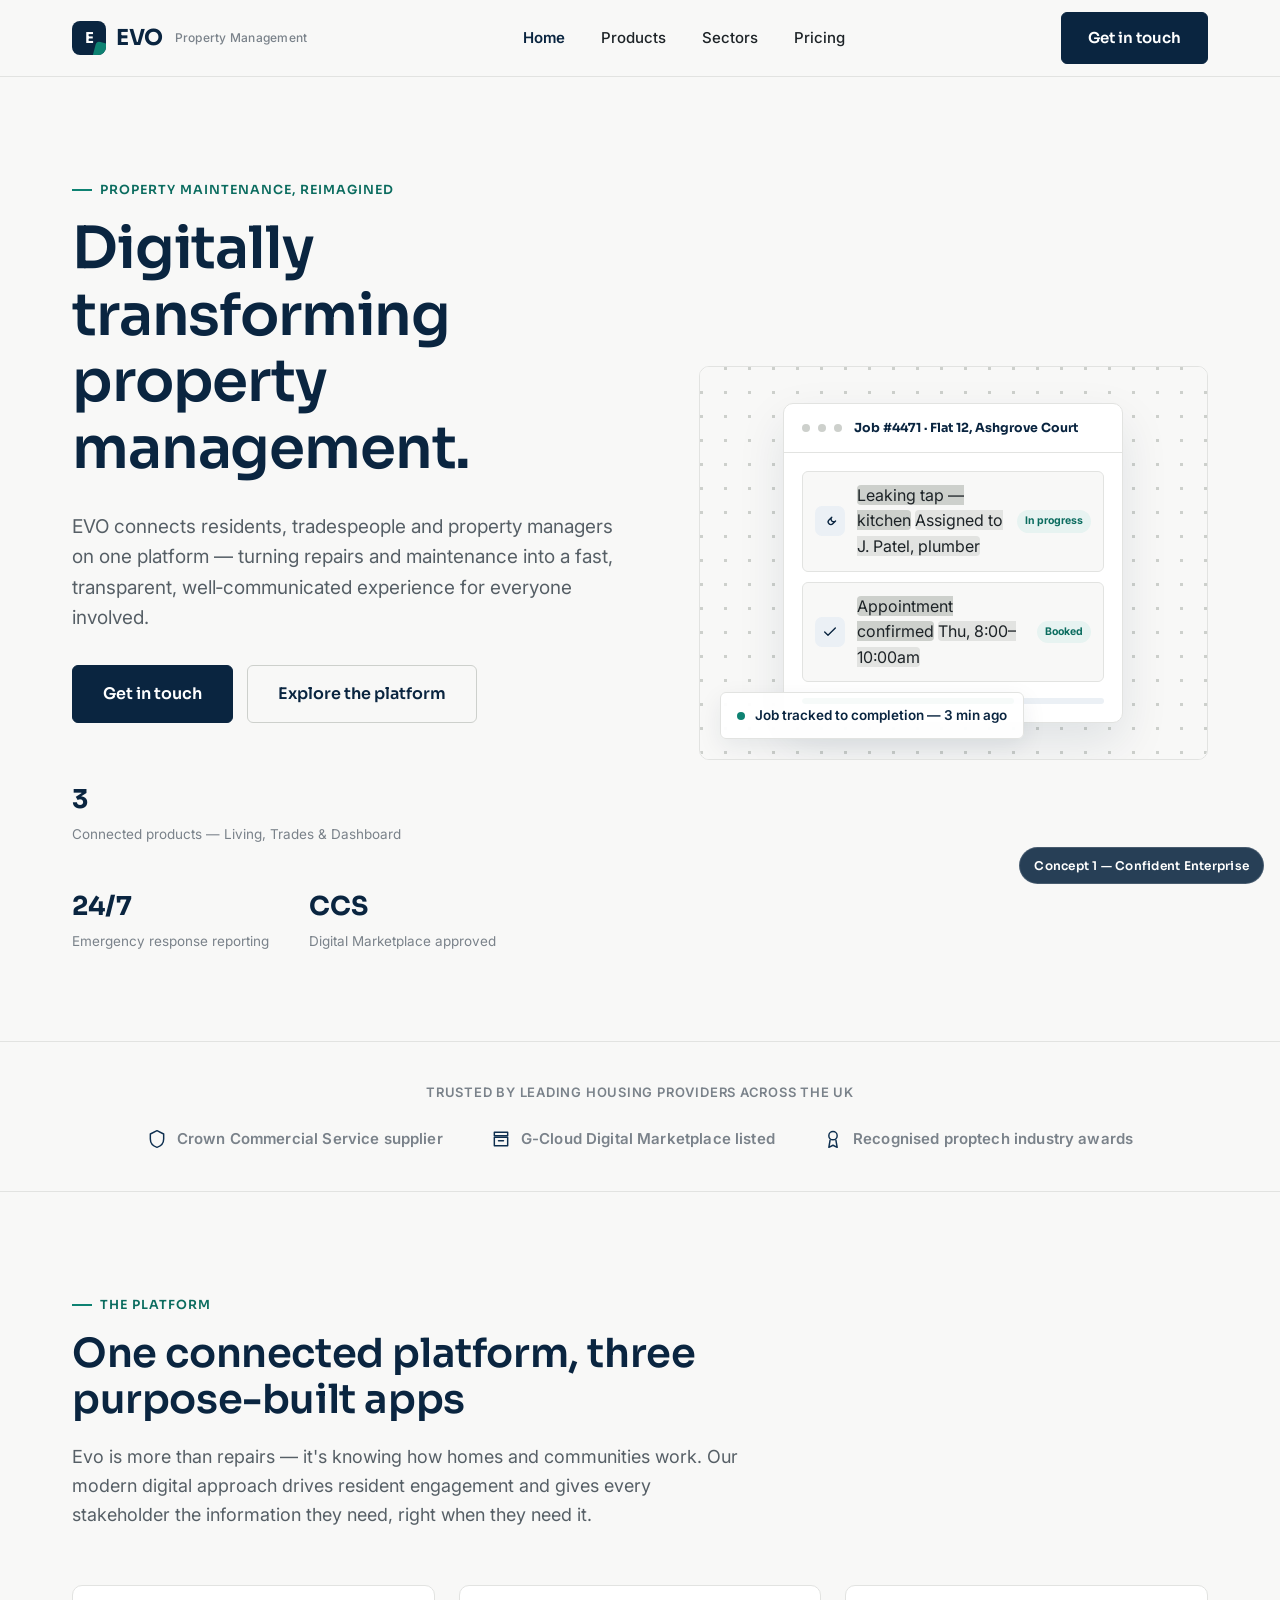
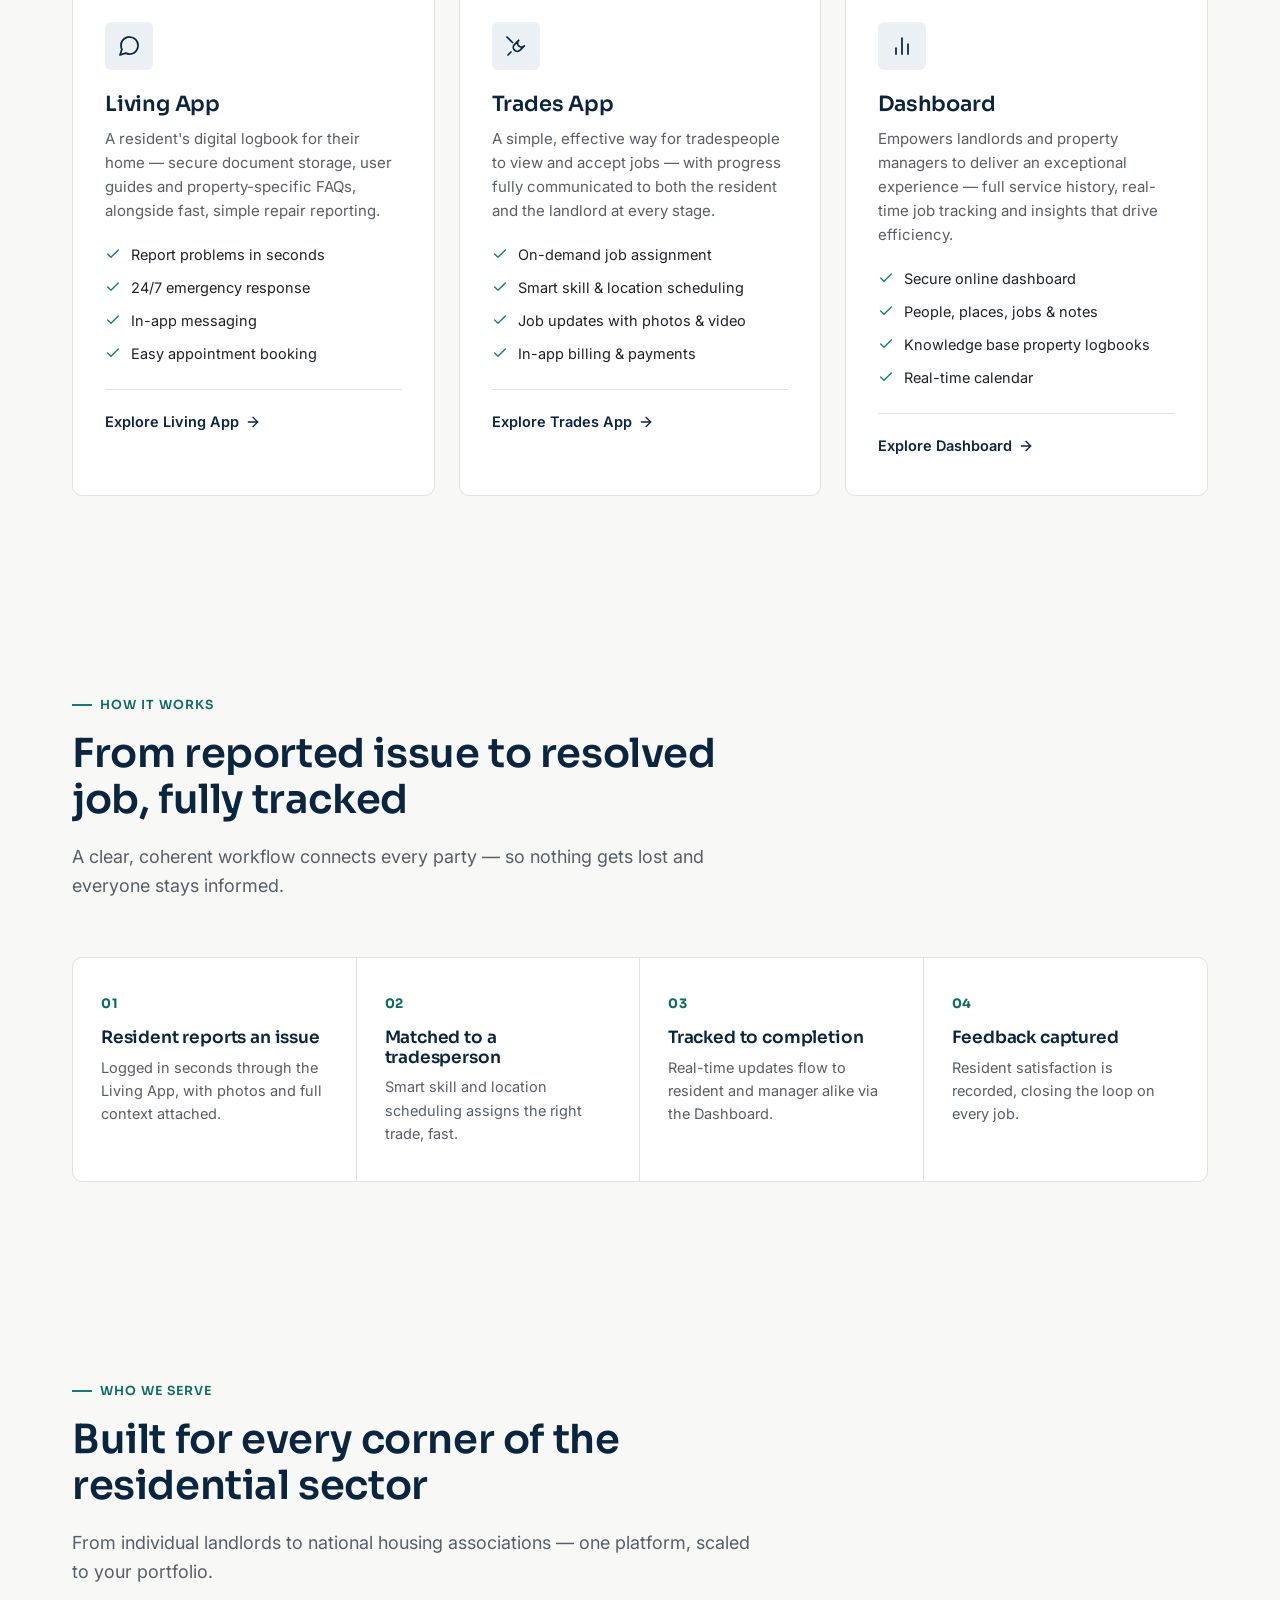
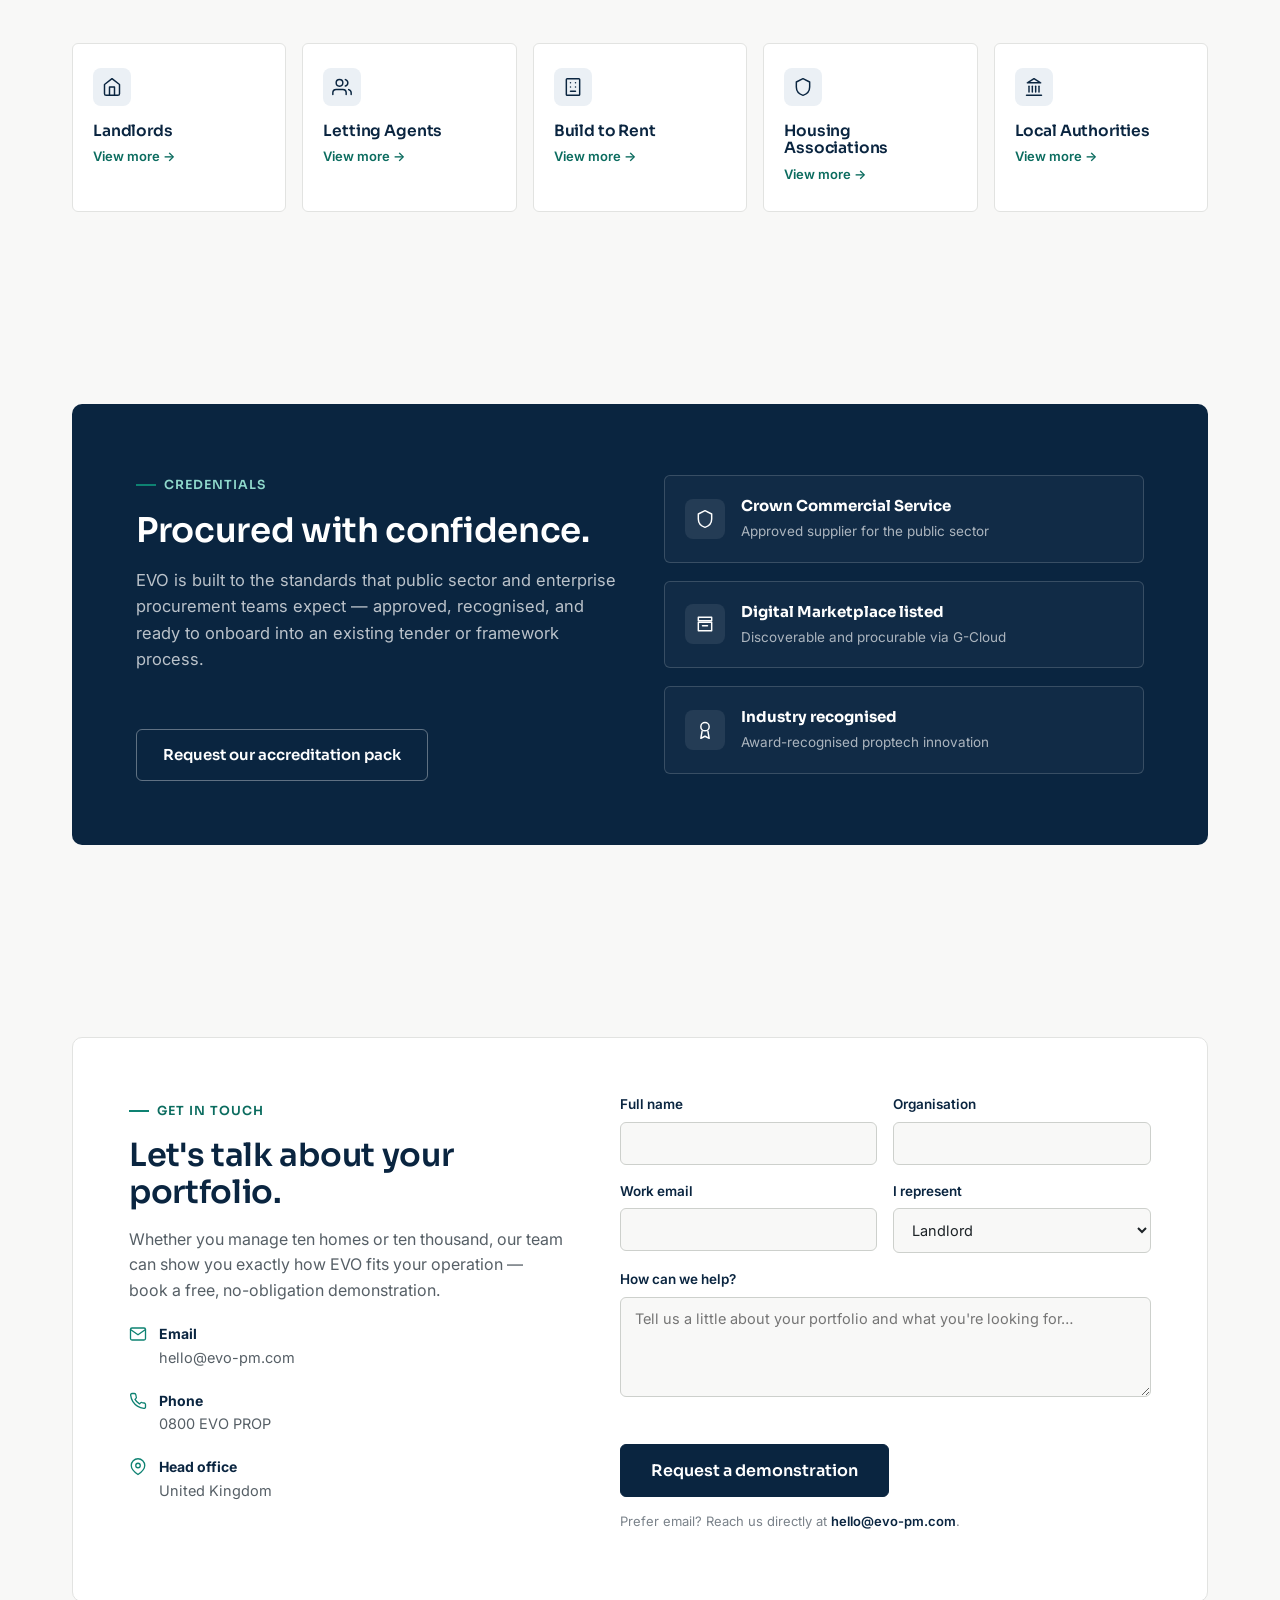
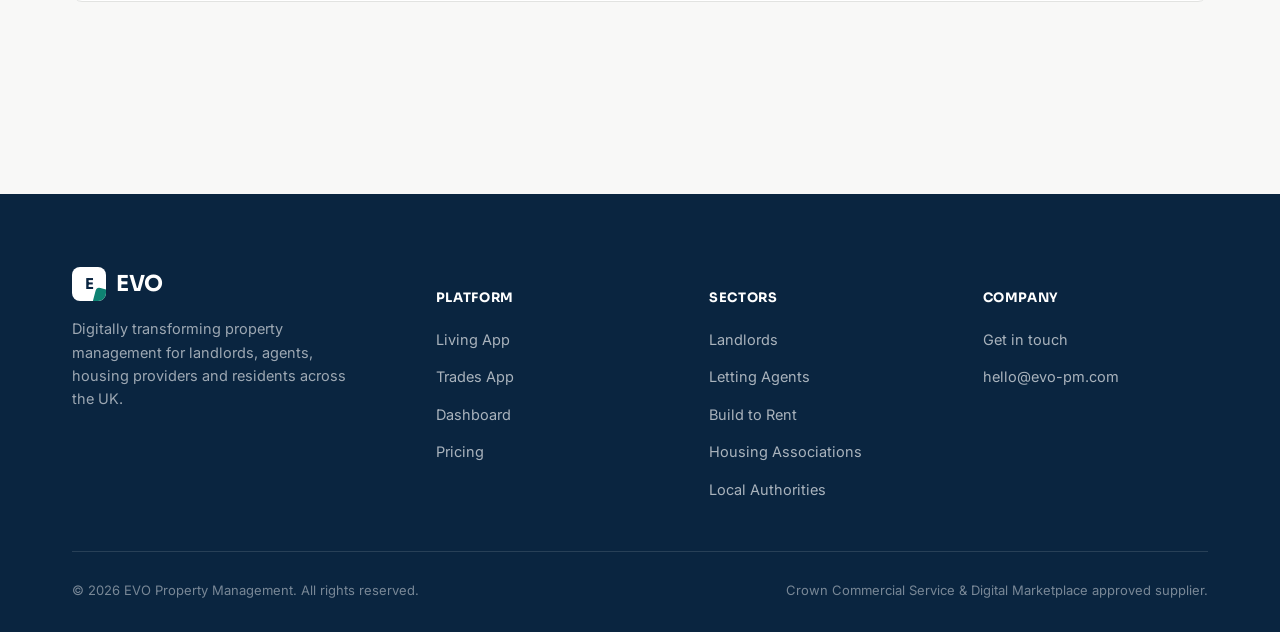
==== index.html @ c3b28609 "Add files via upload" ====
<!DOCTYPE html>
<html lang="en-GB">
<head>
<meta charset="UTF-8">
<meta name="viewport" content="width=device-width, initial-scale=1.0">
<title>EVO | Digitally Transforming Property Management</title>
<meta name="description" content="EVO connects residents, tradespeople and property managers on one digital platform — removing the pain from property maintenance and repairs.">
<link rel="preconnect" href="https://fonts.googleapis.com">
<link rel="preconnect" href="https://fonts.gstatic.com" crossorigin>
<link href="https://fonts.googleapis.com/css2?family=Sora:wght@500;600;700&family=Inter:wght@400;500;600;700&display=swap" rel="stylesheet">
<link rel="stylesheet" href="styles.css">
</head>
<body>

<header class="site-header">
  <div class="header-inner">
    <a href="index.html" class="logo" aria-label="EVO home">
      <span class="mark"><span>E</span></span>
      EVO
      <span class="word-sub">Property Management</span>
    </a>
    <nav class="main-nav" id="main-nav" aria-label="Primary">
      <a href="index.html" class="active">Home</a>
      <a href="products.html">Products</a>
      <a href="sectors.html">Sectors</a>
      <a href="pricing.html">Pricing</a>
      <a href="index.html#contact" class="mobile-cta btn btn-primary btn-block">Get in touch</a>
    </nav>
    <div class="header-actions">
      <a href="index.html#contact" class="btn btn-primary">Get in touch</a>
      <button class="nav-toggle" aria-label="Toggle navigation menu" aria-expanded="false" aria-controls="main-nav">
        <span></span>
      </button>
    </div>
  </div>
</header>

<main>

  <!-- HERO -->
  <section class="hero">
    <div class="container hero-grid">
      <div>
        <span class="eyebrow">Property maintenance, reimagined</span>
        <h1>Digitally transforming property management.</h1>
        <p class="lede">EVO connects residents, tradespeople and property managers on one platform — turning repairs and maintenance into a fast, transparent, well‑communicated experience for everyone involved.</p>
        <div class="hero-ctas">
          <a href="index.html#contact" class="btn btn-primary btn-lg">Get in touch</a>
          <a href="products.html" class="btn btn-ghost btn-lg">Explore the platform</a>
        </div>
        <div class="hero-stats">
          <div>
            <strong>3</strong>
            <span>Connected products — Living, Trades &amp; Dashboard</span>
          </div>
          <div>
            <strong>24/7</strong>
            <span>Emergency response reporting</span>
          </div>
          <div>
            <strong>CCS</strong>
            <span>Digital Marketplace approved</span>
          </div>
        </div>
      </div>
      <div class="hero-media">
        <div class="visual-panel" role="img" aria-label="Illustration of a job tracking card showing a repair moving from reported to resolved, with live status updates">
          <div class="mock-card">
            <div class="mock-head">
              <span class="mock-dot"></span><span class="mock-dot"></span><span class="mock-dot"></span>
              <span class="mock-title">Job #4471 · Flat 12, Ashgrove Court</span>
            </div>
            <div class="mock-body">
              <div class="mock-row">
                <span class="mock-icon"><svg width="16" height="16" viewBox="0 0 24 24" fill="none" stroke="currentColor" stroke-width="2" stroke-linecap="round" stroke-linejoin="round"><path d="M14.7 6.3a4 4 0 105.66 5.66l-4.24 4.24a4 4 0 01-5.66-5.66l4.24-4.24z"/></svg></span>
                <span class="mock-lines">
                  <span class="mock-line">Leaking tap — kitchen</span>
                  <span class="mock-line short">Assigned to J. Patel, plumber</span>
                </span>
                <span class="mock-status">In progress</span>
              </div>
              <div class="mock-row">
                <span class="mock-icon"><svg width="16" height="16" viewBox="0 0 24 24" fill="none" stroke="currentColor" stroke-width="2" stroke-linecap="round" stroke-linejoin="round"><polyline points="20 6 9 17 4 12"/></svg></span>
                <span class="mock-lines">
                  <span class="mock-line">Appointment confirmed</span>
                  <span class="mock-line short">Thu, 8:00–10:00am</span>
                </span>
                <span class="mock-status">Booked</span>
              </div>
              <div class="mock-progress"><span style="width:70%"></span></div>
            </div>
          </div>
        </div>
        <div class="tag-float">
          <span class="dot"></span>
          Job tracked to completion — 3 min ago
        </div>
      </div>
    </div>
  </section>

  <!-- CREDENTIAL STRIP -->
  <section class="strip">
    <div class="container">
      <p class="strip-label">Trusted by leading housing providers across the UK</p>
      <div class="strip-row">
        <span class="strip-item">
          <svg width="20" height="20" viewBox="0 0 24 24" fill="none" stroke="currentColor" stroke-width="1.75" stroke-linecap="round" stroke-linejoin="round"><path d="M12 2l8 4v6c0 5-3.4 8.5-8 10-4.6-1.5-8-5-8-10V6l8-4z"/></svg>
          Crown Commercial Service supplier
        </span>
        <span class="strip-item">
          <svg width="20" height="20" viewBox="0 0 24 24" fill="none" stroke="currentColor" stroke-width="1.75" stroke-linecap="round" stroke-linejoin="round"><path d="M4 4h16v4H4z"/><path d="M4 10h16v10H4z"/><path d="M9 14h6"/></svg>
          G-Cloud Digital Marketplace listed
        </span>
        <span class="strip-item">
          <svg width="20" height="20" viewBox="0 0 24 24" fill="none" stroke="currentColor" stroke-width="1.75" stroke-linecap="round" stroke-linejoin="round"><circle cx="12" cy="8" r="5"/><path d="M8.5 13.5L7 22l5-2.5 5 2.5-1.5-8.5"/></svg>
          Recognised proptech industry awards
        </span>
      </div>
    </div>
  </section>

  <!-- PRODUCTS -->
  <section id="products">
    <div class="container">
      <div class="section-head">
        <span class="eyebrow">The platform</span>
        <h2>One connected platform, three purpose-built apps</h2>
        <p>Evo is more than repairs — it's knowing how homes and communities work. Our modern digital approach drives resident engagement and gives every stakeholder the information they need, right when they need it.</p>
      </div>
      <div class="card-grid-3">

        <article class="product-card">
          <div class="icon">
            <svg width="24" height="24" viewBox="0 0 24 24" fill="none" stroke="currentColor" stroke-width="1.75" stroke-linecap="round" stroke-linejoin="round"><path d="M21 11.5a8.38 8.38 0 01-.9 3.8 8.5 8.5 0 01-7.6 4.7 8.38 8.38 0 01-3.8-.9L3 21l1.9-5.7a8.38 8.38 0 01-.9-3.8 8.5 8.5 0 014.7-7.6 8.38 8.38 0 013.8-.9h.5a8.48 8.48 0 018 8v.5z"/></svg>
          </div>
          <h3>Living App</h3>
          <p>A resident's digital logbook for their home — secure document storage, user guides and property-specific FAQs, alongside fast, simple repair reporting.</p>
          <ul>
            <li><svg width="16" height="16" viewBox="0 0 24 24" fill="none" stroke="currentColor" stroke-width="2" stroke-linecap="round" stroke-linejoin="round"><polyline points="20 6 9 17 4 12"/></svg>Report problems in seconds</li>
            <li><svg width="16" height="16" viewBox="0 0 24 24" fill="none" stroke="currentColor" stroke-width="2" stroke-linecap="round" stroke-linejoin="round"><polyline points="20 6 9 17 4 12"/></svg>24/7 emergency response</li>
            <li><svg width="16" height="16" viewBox="0 0 24 24" fill="none" stroke="currentColor" stroke-width="2" stroke-linecap="round" stroke-linejoin="round"><polyline points="20 6 9 17 4 12"/></svg>In-app messaging</li>
            <li><svg width="16" height="16" viewBox="0 0 24 24" fill="none" stroke="currentColor" stroke-width="2" stroke-linecap="round" stroke-linejoin="round"><polyline points="20 6 9 17 4 12"/></svg>Easy appointment booking</li>
          </ul>
          <a href="products.html#living" class="card-link">Explore Living App
            <svg width="16" height="16" viewBox="0 0 24 24" fill="none" stroke="currentColor" stroke-width="2" stroke-linecap="round" stroke-linejoin="round"><line x1="5" y1="12" x2="19" y2="12"/><polyline points="12 5 19 12 12 19"/></svg>
          </a>
        </article>

        <article class="product-card">
          <div class="icon">
            <svg width="24" height="24" viewBox="0 0 24 24" fill="none" stroke="currentColor" stroke-width="1.75" stroke-linecap="round" stroke-linejoin="round"><path d="M14.7 6.3a4 4 0 105.66 5.66l-4.24 4.24a4 4 0 01-5.66-5.66l4.24-4.24z"/><path d="M8.5 8.5L3 3M4 21l3-3"/></svg>
          </div>
          <h3>Trades App</h3>
          <p>A simple, effective way for tradespeople to view and accept jobs — with progress fully communicated to both the resident and the landlord at every stage.</p>
          <ul>
            <li><svg width="16" height="16" viewBox="0 0 24 24" fill="none" stroke="currentColor" stroke-width="2" stroke-linecap="round" stroke-linejoin="round"><polyline points="20 6 9 17 4 12"/></svg>On-demand job assignment</li>
            <li><svg width="16" height="16" viewBox="0 0 24 24" fill="none" stroke="currentColor" stroke-width="2" stroke-linecap="round" stroke-linejoin="round"><polyline points="20 6 9 17 4 12"/></svg>Smart skill &amp; location scheduling</li>
            <li><svg width="16" height="16" viewBox="0 0 24 24" fill="none" stroke="currentColor" stroke-width="2" stroke-linecap="round" stroke-linejoin="round"><polyline points="20 6 9 17 4 12"/></svg>Job updates with photos &amp; video</li>
            <li><svg width="16" height="16" viewBox="0 0 24 24" fill="none" stroke="currentColor" stroke-width="2" stroke-linecap="round" stroke-linejoin="round"><polyline points="20 6 9 17 4 12"/></svg>In-app billing &amp; payments</li>
          </ul>
          <a href="products.html#trades" class="card-link">Explore Trades App
            <svg width="16" height="16" viewBox="0 0 24 24" fill="none" stroke="currentColor" stroke-width="2" stroke-linecap="round" stroke-linejoin="round"><line x1="5" y1="12" x2="19" y2="12"/><polyline points="12 5 19 12 12 19"/></svg>
          </a>
        </article>

        <article class="product-card">
          <div class="icon">
            <svg width="24" height="24" viewBox="0 0 24 24" fill="none" stroke="currentColor" stroke-width="1.75" stroke-linecap="round" stroke-linejoin="round"><line x1="18" y1="20" x2="18" y2="10"/><line x1="12" y1="20" x2="12" y2="4"/><line x1="6" y1="20" x2="6" y2="14"/></svg>
          </div>
          <h3>Dashboard</h3>
          <p>Empowers landlords and property managers to deliver an exceptional experience — full service history, real-time job tracking and insights that drive efficiency.</p>
          <ul>
            <li><svg width="16" height="16" viewBox="0 0 24 24" fill="none" stroke="currentColor" stroke-width="2" stroke-linecap="round" stroke-linejoin="round"><polyline points="20 6 9 17 4 12"/></svg>Secure online dashboard</li>
            <li><svg width="16" height="16" viewBox="0 0 24 24" fill="none" stroke="currentColor" stroke-width="2" stroke-linecap="round" stroke-linejoin="round"><polyline points="20 6 9 17 4 12"/></svg>People, places, jobs &amp; notes</li>
            <li><svg width="16" height="16" viewBox="0 0 24 24" fill="none" stroke="currentColor" stroke-width="2" stroke-linecap="round" stroke-linejoin="round"><polyline points="20 6 9 17 4 12"/></svg>Knowledge base property logbooks</li>
            <li><svg width="16" height="16" viewBox="0 0 24 24" fill="none" stroke="currentColor" stroke-width="2" stroke-linecap="round" stroke-linejoin="round"><polyline points="20 6 9 17 4 12"/></svg>Real-time calendar</li>
          </ul>
          <a href="products.html#dashboard" class="card-link">Explore Dashboard
            <svg width="16" height="16" viewBox="0 0 24 24" fill="none" stroke="currentColor" stroke-width="2" stroke-linecap="round" stroke-linejoin="round"><line x1="5" y1="12" x2="19" y2="12"/><polyline points="12 5 19 12 12 19"/></svg>
          </a>
        </article>

      </div>
    </div>
  </section>

  <!-- HOW IT WORKS -->
  <section>
    <div class="container">
      <div class="section-head">
        <span class="eyebrow">How it works</span>
        <h2>From reported issue to resolved job, fully tracked</h2>
        <p>A clear, coherent workflow connects every party — so nothing gets lost and everyone stays informed.</p>
      </div>
      <div class="process">
        <div class="process-step">
          <span class="num">01</span>
          <h4>Resident reports an issue</h4>
          <p>Logged in seconds through the Living App, with photos and full context attached.</p>
        </div>
        <div class="process-step">
          <span class="num">02</span>
          <h4>Matched to a tradesperson</h4>
          <p>Smart skill and location scheduling assigns the right trade, fast.</p>
        </div>
        <div class="process-step">
          <span class="num">03</span>
          <h4>Tracked to completion</h4>
          <p>Real-time updates flow to resident and manager alike via the Dashboard.</p>
        </div>
        <div class="process-step">
          <span class="num">04</span>
          <h4>Feedback captured</h4>
          <p>Resident satisfaction is recorded, closing the loop on every job.</p>
        </div>
      </div>
    </div>
  </section>

  <!-- SECTORS -->
  <section>
    <div class="container">
      <div class="section-head">
        <span class="eyebrow">Who we serve</span>
        <h2>Built for every corner of the residential sector</h2>
        <p>From individual landlords to national housing associations — one platform, scaled to your portfolio.</p>
      </div>
      <div class="sector-grid">
        <a href="sectors.html#landlords" class="sector-chip">
          <span class="icon"><svg width="20" height="20" viewBox="0 0 24 24" fill="none" stroke="currentColor" stroke-width="1.75" stroke-linecap="round" stroke-linejoin="round"><path d="M3 9l9-7 9 7v11a2 2 0 01-2 2H5a2 2 0 01-2-2z"/><polyline points="9 22 9 12 15 12 15 22"/></svg></span>
          <h4>Landlords</h4>
          <span class="link">View more →</span>
        </a>
        <a href="sectors.html#letting-agents" class="sector-chip">
          <span class="icon"><svg width="20" height="20" viewBox="0 0 24 24" fill="none" stroke="currentColor" stroke-width="1.75" stroke-linecap="round" stroke-linejoin="round"><path d="M17 21v-2a4 4 0 00-4-4H5a4 4 0 00-4 4v2"/><circle cx="9" cy="7" r="4"/><path d="M23 21v-2a4 4 0 00-3-3.87"/><path d="M16 3.13a4 4 0 010 7.75"/></svg></span>
          <h4>Letting Agents</h4>
          <span class="link">View more →</span>
        </a>
        <a href="sectors.html#build-to-rent" class="sector-chip">
          <span class="icon"><svg width="20" height="20" viewBox="0 0 24 24" fill="none" stroke="currentColor" stroke-width="1.75" stroke-linecap="round" stroke-linejoin="round"><rect x="4" y="2" width="16" height="20" rx="1"/><line x1="9" y1="7" x2="9" y2="7.01"/><line x1="15" y1="7" x2="15" y2="7.01"/><line x1="9" y1="12" x2="9" y2="12.01"/><line x1="15" y1="12" x2="15" y2="12.01"/><line x1="9" y1="17" x2="15" y2="17"/></svg></span>
          <h4>Build to Rent</h4>
          <span class="link">View more →</span>
        </a>
        <a href="sectors.html#housing-associations" class="sector-chip">
          <span class="icon"><svg width="20" height="20" viewBox="0 0 24 24" fill="none" stroke="currentColor" stroke-width="1.75" stroke-linecap="round" stroke-linejoin="round"><path d="M12 2l8 4v6c0 5-3.4 8.5-8 10-4.6-1.5-8-5-8-10V6l8-4z"/></svg></span>
          <h4>Housing Associations</h4>
          <span class="link">View more →</span>
        </a>
        <a href="sectors.html#local-authorities" class="sector-chip">
          <span class="icon"><svg width="20" height="20" viewBox="0 0 24 24" fill="none" stroke="currentColor" stroke-width="1.75" stroke-linecap="round" stroke-linejoin="round"><line x1="3" y1="22" x2="21" y2="22"/><line x1="6" y1="18" x2="6" y2="11"/><line x1="10" y1="18" x2="10" y2="11"/><line x1="14" y1="18" x2="14" y2="11"/><line x1="18" y1="18" x2="18" y2="11"/><polygon points="12 2 20 7 4 7"/></svg></span>
          <h4>Local Authorities</h4>
          <span class="link">View more →</span>
        </a>
      </div>
    </div>
  </section>

  <!-- TRUST -->
  <section>
    <div class="container">
      <div class="trust-section">
        <div>
          <span class="eyebrow" style="color:#8FD9CB;">Credentials</span>
          <h2>Procured with confidence.</h2>
          <p>EVO is built to the standards that public sector and enterprise procurement teams expect — approved, recognised, and ready to onboard into an existing tender or framework process.</p>
          <a href="index.html#contact" class="btn btn-ghost-light mt-lg">Request our accreditation pack</a>
        </div>
        <div class="trust-badges">
          <div class="trust-badge">
            <span class="icon"><svg width="20" height="20" viewBox="0 0 24 24" fill="none" stroke="currentColor" stroke-width="1.75" stroke-linecap="round" stroke-linejoin="round"><path d="M12 2l8 4v6c0 5-3.4 8.5-8 10-4.6-1.5-8-5-8-10V6l8-4z"/></svg></span>
            <div>
              <strong>Crown Commercial Service</strong>
              <span>Approved supplier for the public sector</span>
            </div>
          </div>
          <div class="trust-badge">
            <span class="icon"><svg width="20" height="20" viewBox="0 0 24 24" fill="none" stroke="currentColor" stroke-width="1.75" stroke-linecap="round" stroke-linejoin="round"><path d="M4 4h16v4H4z"/><path d="M4 10h16v10H4z"/><path d="M9 14h6"/></svg></span>
            <div>
              <strong>Digital Marketplace listed</strong>
              <span>Discoverable and procurable via G-Cloud</span>
            </div>
          </div>
          <div class="trust-badge">
            <span class="icon"><svg width="20" height="20" viewBox="0 0 24 24" fill="none" stroke="currentColor" stroke-width="1.75" stroke-linecap="round" stroke-linejoin="round"><circle cx="12" cy="8" r="5"/><path d="M8.5 13.5L7 22l5-2.5 5 2.5-1.5-8.5"/></svg></span>
            <div>
              <strong>Industry recognised</strong>
              <span>Award-recognised proptech innovation</span>
            </div>
          </div>
        </div>
      </div>
    </div>
  </section>

  <!-- CONTACT -->
  <section id="contact">
    <div class="container">
      <div class="contact-wrap">
        <div class="contact-info">
          <span class="eyebrow">Get in touch</span>
          <h2>Let's talk about your portfolio.</h2>
          <p>Whether you manage ten homes or ten thousand, our team can show you exactly how EVO fits your operation — book a free, no-obligation demonstration.</p>

          <div class="contact-detail">
            <span class="icon"><svg width="18" height="18" viewBox="0 0 24 24" fill="none" stroke="currentColor" stroke-width="1.75" stroke-linecap="round" stroke-linejoin="round"><path d="M4 4h16v16H4z" opacity="0"/><path d="M22 6l-10 7L2 6"/><rect x="2" y="4" width="20" height="16" rx="2"/></svg></span>
            <div><strong>Email</strong><a href="mailto:hello@evo-pm.com">hello@evo-pm.com</a></div>
          </div>
          <div class="contact-detail">
            <span class="icon"><svg width="18" height="18" viewBox="0 0 24 24" fill="none" stroke="currentColor" stroke-width="1.75" stroke-linecap="round" stroke-linejoin="round"><path d="M22 16.9v3a2 2 0 01-2.2 2 19.8 19.8 0 01-8.6-3 19.5 19.5 0 01-6-6 19.8 19.8 0 01-3-8.7A2 2 0 014.1 2h3a2 2 0 012 1.7c.1.9.3 1.8.6 2.7a2 2 0 01-.4 2.1L8 9.9a16 16 0 006 6l1.4-1.4a2 2 0 012.1-.4c.9.3 1.8.5 2.7.6a2 2 0 011.8 2.2z"/></svg></span>
            <div><strong>Phone</strong><span>0800 EVO PROP</span></div>
          </div>
          <div class="contact-detail">
            <span class="icon"><svg width="18" height="18" viewBox="0 0 24 24" fill="none" stroke="currentColor" stroke-width="1.75" stroke-linecap="round" stroke-linejoin="round"><path d="M21 10c0 6-9 12-9 12s-9-6-9-12a9 9 0 0118 0z"/><circle cx="12" cy="10" r="3"/></svg></span>
            <div><strong>Head office</strong><span>United Kingdom</span></div>
          </div>
        </div>

        <form id="contact-form" novalidate>
          <div class="form-grid">
            <div class="field">
              <label for="name">Full name</label>
              <input type="text" id="name" name="name" required autocomplete="name">
            </div>
            <div class="field">
              <label for="org">Organisation</label>
              <input type="text" id="org" name="org" autocomplete="organization">
            </div>
            <div class="field">
              <label for="email">Work email</label>
              <input type="email" id="email" name="email" required autocomplete="email">
            </div>
            <div class="field">
              <label for="sector">I represent</label>
              <select id="sector" name="sector">
                <option>Landlord</option>
                <option>Letting Agent</option>
                <option>Build to Rent</option>
                <option>Housing Association</option>
                <option>Local Authority</option>
                <option>Other</option>
              </select>
            </div>
            <div class="field full">
              <label for="message">How can we help?</label>
              <textarea id="message" name="message" placeholder="Tell us a little about your portfolio and what you're looking for…"></textarea>
            </div>
          </div>
          <button type="submit" class="btn btn-primary btn-lg mt-lg">Request a demonstration</button>
          <p class="form-note">Prefer email? Reach us directly at <a href="mailto:hello@evo-pm.com" style="color:var(--navy-900); font-weight:600;">hello@evo-pm.com</a>.</p>
          <div class="form-success" id="form-success">Thanks — a member of the EVO team will be in touch shortly.</div>
        </form>
      </div>
    </div>
  </section>

</main>

<footer class="site-footer">
  <div class="container">
    <div class="footer-top">
      <div class="footer-brand">
        <a href="index.html" class="logo" aria-label="EVO home">
          <span class="mark"><span>E</span></span>
          EVO
        </a>
        <p>Digitally transforming property management for landlords, agents, housing providers and residents across the UK.</p>
      </div>
      <div class="footer-col">
        <h5>Platform</h5>
        <ul>
          <li><a href="products.html#living">Living App</a></li>
          <li><a href="products.html#trades">Trades App</a></li>
          <li><a href="products.html#dashboard">Dashboard</a></li>
          <li><a href="pricing.html">Pricing</a></li>
        </ul>
      </div>
      <div class="footer-col">
        <h5>Sectors</h5>
        <ul>
          <li><a href="sectors.html#landlords">Landlords</a></li>
          <li><a href="sectors.html#letting-agents">Letting Agents</a></li>
          <li><a href="sectors.html#build-to-rent">Build to Rent</a></li>
          <li><a href="sectors.html#housing-associations">Housing Associations</a></li>
          <li><a href="sectors.html#local-authorities">Local Authorities</a></li>
        </ul>
      </div>
      <div class="footer-col">
        <h5>Company</h5>
        <ul>
          <li><a href="index.html#contact">Get in touch</a></li>
          <li><a href="mailto:hello@evo-pm.com">hello@evo-pm.com</a></li>
        </ul>
      </div>
    </div>
    <div class="footer-bottom">
      <span>&copy; <span id="year">2026</span> EVO Property Management. All rights reserved.</span>
      <span>Crown Commercial Service &amp; Digital Marketplace approved supplier.</span>
    </div>
  </div>
</footer>

<div class="concept-badge">Concept 1 — Confident Enterprise</div>

<script src="script.js"></script>
</body>
</html>
---- styles.css ----
/* ==========================================================================
   EVO — Concept 1: "Confident Enterprise"
   Premium B2B SaaS system. Off-white ground, deep navy primary,
   single teal accent, restrained borders, no heavy shadows/gradients.
   ========================================================================== */

:root {
  /* Color */
  --navy-900: #0A2540;
  --navy-800: #0E2F4F;
  --navy-700: #16406A;
  --navy-050: #EBF0F5;
  --accent: #0E8272;         /* single confident accent — deep teal */
  --accent-600: #0B6C5F;
  --accent-050: #E7F3F1;
  --bg: #F8F8F7;
  --surface: #FFFFFF;
  --ink: #1D2327;            /* charcoal body text, not pure black */
  --ink-muted: #565F66;
  --ink-soft: #7A828A;
  --border: #E2E3E1;
  --border-strong: #CDD0CC;

  /* Type */
  --font-head: "Sora", "Inter", system-ui, sans-serif;
  --font-body: "Inter", system-ui, sans-serif;

  /* Layout */
  --maxw: 1200px;
  --radius: 6px;
  --radius-lg: 10px;
}

/* ---------- Reset ---------- */
*, *::before, *::after { box-sizing: border-box; }
html { scroll-behavior: smooth; }
body {
  margin: 0;
  font-family: var(--font-body);
  background: var(--bg);
  color: var(--ink);
  font-size: 16px;
  line-height: 1.6;
  -webkit-font-smoothing: antialiased;
}
img { max-width: 100%; display: block; }
a { color: inherit; text-decoration: none; }
ul { margin: 0; padding: 0; list-style: none; }
h1, h2, h3, h4 {
  font-family: var(--font-head);
  font-weight: 600;
  line-height: 1.15;
  margin: 0 0 0.5em;
  color: var(--navy-900);
  letter-spacing: -0.01em;
}
p { margin: 0 0 1em; color: var(--ink-muted); }
button { font-family: inherit; }

:focus-visible {
  outline: 2px solid var(--accent);
  outline-offset: 2px;
  border-radius: 3px;
}

.container {
  max-width: var(--maxw);
  margin: 0 auto;
  padding: 0 32px;
}

section { padding: 96px 0; }
@media (max-width: 768px) {
  section { padding: 64px 0; }
}

.eyebrow {
  display: inline-flex;
  align-items: center;
  gap: 8px;
  font-family: var(--font-head);
  font-size: 12.5px;
  font-weight: 600;
  letter-spacing: 0.08em;
  text-transform: uppercase;
  color: var(--accent-600);
  margin-bottom: 16px;
}
.eyebrow::before {
  content: "";
  width: 20px;
  height: 2px;
  background: var(--accent);
  display: inline-block;
}

.section-head {
  max-width: 680px;
  margin-bottom: 56px;
}
.section-head.center { margin-left: auto; margin-right: auto; text-align: center; }
.section-head h2 { font-size: clamp(28px, 3.2vw, 40px); }
.section-head p { font-size: 18px; }

/* ---------- Buttons ---------- */
.btn {
  display: inline-flex;
  align-items: center;
  justify-content: center;
  gap: 8px;
  padding: 13px 26px;
  border-radius: var(--radius);
  font-family: var(--font-head);
  font-weight: 600;
  font-size: 15px;
  border: 1px solid transparent;
  cursor: pointer;
  transition: background-color 0.15s ease, border-color 0.15s ease, color 0.15s ease, transform 0.1s ease;
  white-space: nowrap;
}
.btn:active { transform: translateY(1px); }

.btn-primary {
  background: var(--navy-900);
  color: #fff;
  border-color: var(--navy-900);
}
.btn-primary:hover { background: var(--navy-700); border-color: var(--navy-700); }

.btn-accent {
  background: var(--accent);
  color: #fff;
  border-color: var(--accent);
}
.btn-accent:hover { background: var(--accent-600); border-color: var(--accent-600); }

.btn-ghost {
  background: transparent;
  color: var(--navy-900);
  border-color: var(--border-strong);
}
.btn-ghost:hover { border-color: var(--navy-900); background: var(--navy-050); }

.btn-ghost-light {
  background: transparent;
  color: #fff;
  border-color: rgba(255,255,255,0.35);
}
.btn-ghost-light:hover { background: rgba(255,255,255,0.1); border-color: #fff; }

.btn-block { width: 100%; }
.btn-lg { padding: 15px 30px; font-size: 16px; }

/* ==========================================================================
   Header
   ========================================================================== */
.site-header {
  position: sticky;
  top: 0;
  z-index: 100;
  background: rgba(248, 248, 247, 0.92);
  backdrop-filter: saturate(180%) blur(10px);
  border-bottom: 1px solid var(--border);
}
.header-inner {
  max-width: var(--maxw);
  margin: 0 auto;
  padding: 0 32px;
  height: 76px;
  display: flex;
  align-items: center;
  justify-content: space-between;
  gap: 24px;
}

.logo {
  display: flex;
  align-items: center;
  gap: 10px;
  font-family: var(--font-head);
  font-weight: 700;
  font-size: 22px;
  color: var(--navy-900);
  letter-spacing: -0.02em;
}
.logo .mark {
  width: 34px;
  height: 34px;
  border-radius: 8px;
  background: var(--navy-900);
  color: #fff;
  display: flex;
  align-items: center;
  justify-content: center;
  font-size: 15px;
  font-weight: 700;
  position: relative;
  overflow: hidden;
}
.logo .mark::after {
  content: "";
  position: absolute;
  right: -6px;
  bottom: -6px;
  width: 18px;
  height: 18px;
  background: var(--accent);
  border-radius: 4px;
  transform: rotate(15deg);
}
.logo .mark span { position: relative; z-index: 1; }
.logo .word-sub {
  font-family: var(--font-body);
  font-weight: 500;
  font-size: 12px;
  color: var(--ink-soft);
  letter-spacing: 0.02em;
  margin-left: 2px;
  display: none;
}
@media (min-width: 900px) {
  .logo .word-sub { display: inline; }
}

.main-nav {
  display: flex;
  align-items: center;
  gap: 4px;
}
.main-nav a {
  padding: 10px 16px;
  border-radius: var(--radius);
  font-weight: 500;
  font-size: 15px;
  color: var(--ink);
  transition: color 0.15s ease, background 0.15s ease;
}
.main-nav a:hover { color: var(--navy-900); background: var(--navy-050); }
.main-nav a.active {
  color: var(--navy-900);
  font-weight: 600;
}

.header-actions {
  display: flex;
  align-items: center;
  gap: 12px;
}

.nav-toggle {
  display: none;
  width: 42px;
  height: 42px;
  border-radius: var(--radius);
  border: 1px solid var(--border-strong);
  background: var(--surface);
  align-items: center;
  justify-content: center;
  cursor: pointer;
}
.nav-toggle span,
.nav-toggle span::before,
.nav-toggle span::after {
  content: "";
  display: block;
  width: 18px;
  height: 2px;
  background: var(--navy-900);
  position: relative;
  transition: transform 0.2s ease, opacity 0.2s ease;
}
.nav-toggle span::before { position: absolute; top: -6px; }
.nav-toggle span::after { position: absolute; top: 6px; }
.nav-toggle[aria-expanded="true"] span { background: transparent; }
.nav-toggle[aria-expanded="true"] span::before { transform: translateY(6px) rotate(45deg); }
.nav-toggle[aria-expanded="true"] span::after { transform: translateY(-6px) rotate(-45deg); }

@media (max-width: 860px) {
  .nav-toggle { display: flex; }
  .main-nav {
    position: fixed;
    top: 76px;
    left: 0;
    right: 0;
    background: var(--surface);
    border-bottom: 1px solid var(--border);
    flex-direction: column;
    align-items: stretch;
    padding: 12px 24px 24px;
    gap: 2px;
    transform: translateY(-8px);
    opacity: 0;
    pointer-events: none;
    transition: opacity 0.15s ease, transform 0.15s ease;
  }
  .main-nav.open {
    transform: translateY(0);
    opacity: 1;
    pointer-events: auto;
  }
  .main-nav a { padding: 14px 4px; border-bottom: 1px solid var(--border); border-radius: 0; }
  .header-actions .btn-primary { display: none; }
  .main-nav .mobile-cta { display: block; margin-top: 12px; }
}
.main-nav .mobile-cta { display: none; }

/* ==========================================================================
   Hero
   ========================================================================== */
.hero {
  padding: 96px 0 88px;
  border-bottom: 1px solid var(--border);
  position: relative;
  overflow: hidden;
}
.hero-grid {
  display: grid;
  grid-template-columns: 1.05fr 0.95fr;
  gap: 64px;
  align-items: center;
}
@media (max-width: 960px) {
  .hero-grid { grid-template-columns: 1fr; }
}
.hero h1 {
  font-size: clamp(36px, 5vw, 58px);
  letter-spacing: -0.02em;
}
.hero .lede {
  font-size: 19px;
  max-width: 560px;
  color: var(--ink-muted);
}
.hero-ctas {
  display: flex;
  gap: 14px;
  margin-top: 32px;
  flex-wrap: wrap;
}
.hero-stats {
  display: flex;
  gap: 40px;
  margin-top: 56px;
  flex-wrap: wrap;
}
.hero-stats div strong {
  display: block;
  font-family: var(--font-head);
  font-size: 26px;
  color: var(--navy-900);
}
.hero-stats div span {
  font-size: 13.5px;
  color: var(--ink-soft);
}

.hero-media {
  position: relative;
  border-radius: var(--radius-lg);
  overflow: hidden;
  border: 1px solid var(--border);
  aspect-ratio: 4/3.1;
  background: var(--surface);
}
.hero-media .tag-float {
  position: absolute;
  left: 20px;
  bottom: 20px;
  background: rgba(255,255,255,0.96);
  border: 1px solid var(--border);
  border-radius: var(--radius);
  padding: 12px 16px;
  display: flex;
  align-items: center;
  gap: 10px;
  font-size: 13.5px;
  font-weight: 600;
  color: var(--navy-900);
  box-shadow: 0 8px 24px rgba(10,37,64,0.08);
}
.hero-media .tag-float .dot {
  width: 8px; height: 8px; border-radius: 50%; background: var(--accent);
  flex-shrink: 0;
}

/* ---------- Abstract visual panels (no photography) ---------- */
.visual-panel {
  width: 100%;
  height: 100%;
  position: relative;
  background:
    radial-gradient(circle at 1.5px 1.5px, var(--border-strong) 1.5px, transparent 0) 0 0/24px 24px,
    var(--bg);
  display: flex;
  align-items: center;
  justify-content: center;
  padding: 32px;
}
.mock-card {
  position: relative;
  width: 100%;
  max-width: 340px;
  background: var(--surface);
  border: 1px solid var(--border);
  border-radius: var(--radius-lg);
  box-shadow: 0 20px 48px rgba(10,37,64,0.10);
  overflow: hidden;
}
.mock-card .mock-head {
  display: flex;
  align-items: center;
  gap: 8px;
  padding: 14px 18px;
  border-bottom: 1px solid var(--border);
}
.mock-card .mock-head .mock-dot { width: 8px; height: 8px; border-radius: 50%; background: var(--border-strong); }
.mock-card .mock-head .mock-title {
  font-family: var(--font-head);
  font-size: 12.5px;
  font-weight: 700;
  color: var(--navy-900);
  margin-left: 4px;
}
.mock-card .mock-body { padding: 18px; }
.mock-row {
  display: flex;
  align-items: center;
  gap: 12px;
  padding: 11px 12px;
  border: 1px solid var(--border);
  border-radius: var(--radius);
  margin-bottom: 10px;
  background: var(--bg);
}
.mock-row:last-child { margin-bottom: 0; }
.mock-row .mock-icon {
  width: 30px; height: 30px;
  border-radius: 7px;
  background: var(--navy-050);
  color: var(--navy-900);
  display: flex; align-items: center; justify-content: center;
  flex-shrink: 0;
}
.mock-row .mock-lines { flex: 1; }
.mock-row .mock-line { height: 8px; border-radius: 4px; background: var(--border-strong); margin-bottom: 6px; width: 100%; }
.mock-row .mock-line.short { width: 55%; margin-bottom: 0; background: var(--border); }
.mock-row .mock-status {
  font-size: 10.5px;
  font-weight: 700;
  padding: 3px 8px;
  border-radius: 999px;
  background: var(--accent-050);
  color: var(--accent-600);
  white-space: nowrap;
}
.mock-progress {
  height: 6px;
  border-radius: 999px;
  background: var(--navy-050);
  overflow: hidden;
  margin-top: 16px;
}
.mock-progress span { display: block; height: 100%; background: var(--accent); border-radius: 999px; }

.icon-feature-panel {
  display: flex;
  flex-direction: column;
  align-items: center;
  justify-content: center;
  gap: 18px;
  text-align: center;
}
.icon-feature-panel .big-icon {
  width: 92px; height: 92px;
  border-radius: 20px;
  background: var(--navy-900);
  color: #fff;
  display: flex; align-items: center; justify-content: center;
}
.icon-feature-panel .caption {
  font-family: var(--font-head);
  font-weight: 700;
  font-size: 14px;
  color: var(--navy-900);
  letter-spacing: 0.02em;
}
.icon-feature-panel .caption span {
  display: block;
  font-family: var(--font-body);
  font-weight: 500;
  font-size: 13px;
  color: var(--ink-soft);
  margin-top: 4px;
}
.icon-row-mini {
  display: flex;
  gap: 10px;
  margin-top: 4px;
}
.icon-row-mini .mini {
  width: 34px; height: 34px;
  border-radius: 8px;
  border: 1px solid var(--border);
  background: var(--surface);
  display: flex; align-items: center; justify-content: center;
  color: var(--ink-soft);
}

/* ==========================================================================
   Logo / credential strip
   ========================================================================== */
.strip {
  padding: 40px 0;
  border-bottom: 1px solid var(--border);
}
.strip-label {
  text-align: center;
  font-size: 13px;
  font-weight: 600;
  letter-spacing: 0.06em;
  text-transform: uppercase;
  color: var(--ink-soft);
  margin-bottom: 24px;
}
.strip-row {
  display: flex;
  justify-content: center;
  align-items: center;
  gap: 48px;
  flex-wrap: wrap;
}
.strip-item {
  display: flex;
  align-items: center;
  gap: 10px;
  color: var(--ink-soft);
  font-weight: 600;
  font-size: 15px;
  letter-spacing: 0.01em;
}
.strip-item svg { flex-shrink: 0; color: var(--navy-800); }

/* ==========================================================================
   Product cards
   ========================================================================== */
.card-grid-3 {
  display: grid;
  grid-template-columns: repeat(3, 1fr);
  gap: 24px;
}
@media (max-width: 900px) {
  .card-grid-3 { grid-template-columns: 1fr; }
}

.product-card {
  background: var(--surface);
  border: 1px solid var(--border);
  border-radius: var(--radius-lg);
  padding: 36px 32px;
  transition: border-color 0.15s ease, transform 0.15s ease;
}
.product-card:hover {
  border-color: var(--navy-700);
  transform: translateY(-3px);
}
.product-card .icon {
  width: 48px;
  height: 48px;
  border-radius: var(--radius);
  background: var(--navy-050);
  color: var(--navy-900);
  display: flex;
  align-items: center;
  justify-content: center;
  margin-bottom: 22px;
}
.product-card h3 { font-size: 21px; margin-bottom: 10px; }
.product-card p { font-size: 15px; margin-bottom: 20px; }
.product-card ul { display: flex; flex-direction: column; gap: 10px; }
.product-card li {
  font-size: 14.5px;
  color: var(--ink);
  display: flex;
  gap: 10px;
  align-items: flex-start;
}
.product-card li svg { flex-shrink: 0; margin-top: 3px; color: var(--accent); }
.product-card .card-link {
  display: inline-flex;
  align-items: center;
  gap: 6px;
  margin-top: 24px;
  font-weight: 600;
  font-size: 14.5px;
  color: var(--navy-900);
  border-top: 1px solid var(--border);
  padding-top: 20px;
  width: 100%;
}
.product-card .card-link svg { transition: transform 0.15s ease; }
.product-card:hover .card-link svg { transform: translateX(3px); }

/* ==========================================================================
   Process / how it works
   ========================================================================== */
.process {
  display: grid;
  grid-template-columns: repeat(4, 1fr);
  gap: 0;
  border: 1px solid var(--border);
  border-radius: var(--radius-lg);
  overflow: hidden;
  background: var(--surface);
}
@media (max-width: 900px) {
  .process { grid-template-columns: 1fr; }
}
.process-step {
  padding: 36px 28px;
  border-right: 1px solid var(--border);
  position: relative;
}
.process-step:last-child { border-right: none; }
@media (max-width: 900px) {
  .process-step { border-right: none; border-bottom: 1px solid var(--border); }
  .process-step:last-child { border-bottom: none; }
}
.process-step .num {
  font-family: var(--font-head);
  font-size: 13px;
  font-weight: 700;
  color: var(--accent-600);
  letter-spacing: 0.05em;
  margin-bottom: 14px;
  display: block;
}
.process-step h4 { font-size: 17px; margin-bottom: 8px; }
.process-step p { font-size: 14.5px; margin-bottom: 0; }

/* ==========================================================================
   Sector strip (home)
   ========================================================================== */
.sector-grid {
  display: grid;
  grid-template-columns: repeat(5, 1fr);
  gap: 16px;
}
@media (max-width: 960px) {
  .sector-grid { grid-template-columns: repeat(2, 1fr); }
}
@media (max-width: 560px) {
  .sector-grid { grid-template-columns: 1fr; }
}
.sector-chip {
  border: 1px solid var(--border);
  background: var(--surface);
  border-radius: var(--radius);
  padding: 24px 20px;
  text-align: left;
  transition: border-color 0.15s ease, background 0.15s ease;
}
.sector-chip:hover { border-color: var(--navy-700); background: var(--navy-050); }
.sector-chip .icon {
  width: 38px; height: 38px;
  border-radius: 8px;
  background: var(--navy-050);
  color: var(--navy-900);
  display: flex; align-items: center; justify-content: center;
  margin-bottom: 16px;
}
.sector-chip h4 { font-size: 15.5px; margin-bottom: 4px; }
.sector-chip span.link { font-size: 13px; color: var(--accent-600); font-weight: 600; }

/* ==========================================================================
   Trust / credentials section
   ========================================================================== */
.trust-section {
  background: var(--navy-900);
  color: #fff;
  border-radius: var(--radius-lg);
  padding: 64px;
  display: grid;
  grid-template-columns: 1fr 1fr;
  gap: 48px;
  align-items: center;
}
@media (max-width: 860px) {
  .trust-section { grid-template-columns: 1fr; padding: 48px 32px; }
}
.trust-section h2 { color: #fff; font-size: clamp(26px, 3vw, 34px); }
.trust-section p { color: rgba(255,255,255,0.72); font-size: 16.5px; }
.trust-badges { display: flex; flex-direction: column; gap: 18px; }
.trust-badge {
  display: flex;
  align-items: center;
  gap: 16px;
  padding: 18px 20px;
  border: 1px solid rgba(255,255,255,0.16);
  border-radius: var(--radius);
  background: rgba(255,255,255,0.03);
}
.trust-badge .icon {
  width: 40px; height: 40px;
  border-radius: 8px;
  background: rgba(255,255,255,0.08);
  display: flex; align-items: center; justify-content: center;
  color: #fff;
  flex-shrink: 0;
}
.trust-badge strong { display: block; font-family: var(--font-head); font-size: 15px; }
.trust-badge span { font-size: 13.5px; color: rgba(255,255,255,0.65); }

/* ==========================================================================
   CTA band
   ========================================================================== */
.cta-band {
  border: 1px solid var(--border);
  background: var(--surface);
  border-radius: var(--radius-lg);
  padding: 56px 64px;
  display: flex;
  align-items: center;
  justify-content: space-between;
  gap: 32px;
  flex-wrap: wrap;
}
.cta-band h2 { font-size: clamp(24px, 3vw, 32px); margin-bottom: 8px; }
.cta-band p { margin-bottom: 0; font-size: 16px; }
.cta-band .cta-actions { display: flex; gap: 12px; flex-wrap: wrap; }

/* ==========================================================================
   Contact form (home #contact)
   ========================================================================== */
.contact-wrap {
  display: grid;
  grid-template-columns: 0.9fr 1.1fr;
  gap: 56px;
  border: 1px solid var(--border);
  background: var(--surface);
  border-radius: var(--radius-lg);
  padding: 56px;
}
@media (max-width: 900px) {
  .contact-wrap { grid-template-columns: 1fr; padding: 36px; }
}
.contact-info h2 { font-size: clamp(26px, 3vw, 32px); }
.contact-detail {
  display: flex;
  gap: 12px;
  align-items: flex-start;
  margin-top: 20px;
  font-size: 15px;
}
.contact-detail .icon { color: var(--accent); flex-shrink: 0; margin-top: 2px; }
.contact-detail strong { display: block; color: var(--navy-900); font-size: 14px; }
.contact-detail span, .contact-detail a { color: var(--ink-muted); font-size: 14.5px; }
.contact-detail a:hover { color: var(--navy-900); }

.form-grid {
  display: grid;
  grid-template-columns: 1fr 1fr;
  gap: 16px;
}
@media (max-width: 560px) {
  .form-grid { grid-template-columns: 1fr; }
}
.form-grid .full { grid-column: 1 / -1; }
.field label {
  display: block;
  font-size: 13.5px;
  font-weight: 600;
  color: var(--navy-900);
  margin-bottom: 6px;
}
.field input,
.field textarea,
.field select {
  width: 100%;
  padding: 12px 14px;
  border: 1px solid var(--border-strong);
  border-radius: var(--radius);
  background: var(--bg);
  font-family: inherit;
  font-size: 14.5px;
  color: var(--ink);
  transition: border-color 0.15s ease, background 0.15s ease;
}
.field input:focus,
.field textarea:focus,
.field select:focus {
  outline: none;
  border-color: var(--navy-700);
  background: #fff;
}
.field textarea { resize: vertical; min-height: 100px; }
.form-note { font-size: 13px; color: var(--ink-soft); margin-top: 14px; }
.form-success {
  display: none;
  margin-top: 16px;
  padding: 14px 16px;
  background: var(--accent-050);
  border: 1px solid var(--accent);
  border-radius: var(--radius);
  color: var(--accent-600);
  font-weight: 600;
  font-size: 14.5px;
}
.form-success.show { display: block; }

/* ==========================================================================
   Page header (inner pages)
   ========================================================================== */
.page-hero {
  padding: 76px 0 64px;
  border-bottom: 1px solid var(--border);
}
.page-hero .eyebrow { margin-bottom: 18px; }
.page-hero h1 { font-size: clamp(32px, 4.4vw, 48px); max-width: 760px; }
.page-hero .lede { font-size: 18px; max-width: 680px; color: var(--ink-muted); }

/* ==========================================================================
   Products page — detailed product sections
   ========================================================================== */
.product-detail {
  display: grid;
  grid-template-columns: 1fr 1fr;
  gap: 64px;
  align-items: center;
  padding: 72px 0;
  border-bottom: 1px solid var(--border);
}
.product-detail:last-of-type { border-bottom: none; }
.product-detail.reverse .pd-media { order: 2; }
@media (max-width: 900px) {
  .product-detail { grid-template-columns: 1fr; gap: 36px; }
  .product-detail.reverse .pd-media { order: 0; }
}
.pd-media {
  border-radius: var(--radius-lg);
  border: 1px solid var(--border);
  overflow: hidden;
  aspect-ratio: 4/3.4;
  background: var(--surface);
}
.pd-copy .pd-label {
  font-family: var(--font-head);
  font-size: 13px;
  font-weight: 700;
  letter-spacing: 0.06em;
  text-transform: uppercase;
  color: var(--accent-600);
  margin-bottom: 12px;
  display: block;
}
.pd-copy h2 { font-size: clamp(26px, 3vw, 34px); }
.pd-copy p.lede { font-size: 16.5px; color: var(--ink-muted); }
.pd-feature-list {
  margin-top: 24px;
  display: grid;
  grid-template-columns: 1fr 1fr;
  gap: 14px 20px;
}
@media (max-width: 560px) {
  .pd-feature-list { grid-template-columns: 1fr; }
}
.pd-feature-list li {
  display: flex;
  gap: 10px;
  align-items: flex-start;
  font-size: 14.5px;
  font-weight: 500;
  color: var(--ink);
  padding: 12px 14px;
  background: var(--surface);
  border: 1px solid var(--border);
  border-radius: var(--radius);
}
.pd-feature-list li svg { color: var(--accent); flex-shrink: 0; margin-top: 2px; }

/* ==========================================================================
   Sectors page
   ========================================================================== */
.sector-list {
  display: flex;
  flex-direction: column;
  gap: 20px;
}
.sector-row {
  display: grid;
  grid-template-columns: 88px 1fr auto;
  gap: 28px;
  align-items: center;
  border: 1px solid var(--border);
  background: var(--surface);
  border-radius: var(--radius-lg);
  padding: 32px;
  transition: border-color 0.15s ease;
}
.sector-row:hover { border-color: var(--navy-700); }
@media (max-width: 720px) {
  .sector-row { grid-template-columns: 1fr; text-align: left; }
  .sector-row .sector-icon { margin-bottom: 8px; }
  .sector-row .btn { width: 100%; margin-top: 12px; }
}
.sector-icon {
  width: 64px; height: 64px;
  border-radius: 12px;
  background: var(--navy-050);
  color: var(--navy-900);
  display: flex; align-items: center; justify-content: center;
}
.sector-copy h3 { font-size: 21px; margin-bottom: 6px; }
.sector-copy p { margin-bottom: 0; font-size: 15px; max-width: 620px; }
.sector-index {
  font-family: var(--font-head);
  font-size: 12.5px;
  font-weight: 700;
  color: var(--ink-soft);
  letter-spacing: 0.06em;
  margin-bottom: 6px;
  display: block;
}

/* ==========================================================================
   Pricing page
   ========================================================================== */
.billing-toggle {
  display: inline-flex;
  align-items: center;
  gap: 10px;
  padding: 6px;
  border: 1px solid var(--border);
  border-radius: 999px;
  background: var(--surface);
  margin: 0 auto 48px;
}
.billing-toggle button {
  border: none;
  background: transparent;
  padding: 9px 22px;
  border-radius: 999px;
  font-weight: 600;
  font-size: 14px;
  color: var(--ink-muted);
  cursor: pointer;
  transition: background 0.15s ease, color 0.15s ease;
}
.billing-toggle button.active {
  background: var(--navy-900);
  color: #fff;
}
.billing-toggle .save-tag {
  font-size: 11.5px;
  background: var(--accent-050);
  color: var(--accent-600);
  padding: 2px 7px;
  border-radius: 999px;
  margin-left: 6px;
  font-weight: 700;
}

.pricing-grid {
  display: grid;
  grid-template-columns: repeat(3, 1fr);
  gap: 24px;
  align-items: stretch;
}
@media (max-width: 960px) {
  .pricing-grid { grid-template-columns: 1fr; max-width: 460px; margin: 0 auto; }
}

.price-card {
  border: 1px solid var(--border);
  background: var(--surface);
  border-radius: var(--radius-lg);
  padding: 36px 32px;
  display: flex;
  flex-direction: column;
  position: relative;
}
.price-card.featured {
  border-color: var(--navy-900);
  box-shadow: 0 0 0 1px var(--navy-900);
}
.price-card .tier-badge {
  position: absolute;
  top: -13px;
  left: 32px;
  background: var(--navy-900);
  color: #fff;
  font-size: 11.5px;
  font-weight: 700;
  letter-spacing: 0.05em;
  text-transform: uppercase;
  padding: 5px 12px;
  border-radius: 999px;
}
.price-card h3 { font-size: 15px; text-transform: uppercase; letter-spacing: 0.06em; color: var(--ink-soft); margin-bottom: 18px; }
.price-card .price {
  display: flex;
  align-items: baseline;
  gap: 6px;
  margin-bottom: 4px;
}
.price-card .price .amount {
  font-family: var(--font-head);
  font-size: 42px;
  font-weight: 700;
  color: var(--navy-900);
}
.price-card .price .period { font-size: 14px; color: var(--ink-soft); }
.price-card .price-sub { font-size: 13px; color: var(--ink-soft); margin-bottom: 24px; }
.price-card .btn { margin-bottom: 28px; }
.price-card ul { display: flex; flex-direction: column; gap: 13px; margin-bottom: 8px; }
.price-card li {
  display: flex;
  gap: 10px;
  align-items: flex-start;
  font-size: 14.5px;
  color: var(--ink);
}
.price-card li svg { color: var(--accent); flex-shrink: 0; margin-top: 3px; }
.price-card .term {
  margin-top: auto;
  padding-top: 20px;
  border-top: 1px solid var(--border);
  font-size: 12.5px;
  color: var(--ink-soft);
}

.addon-section {
  border-top: 1px solid var(--border);
}
.addon-grid {
  display: grid;
  grid-template-columns: repeat(3, 1fr);
  gap: 20px;
}
@media (max-width: 900px) {
  .addon-grid { grid-template-columns: 1fr; }
}
.addon-card {
  border: 1px solid var(--border);
  background: var(--surface);
  border-radius: var(--radius);
  padding: 26px 24px;
}
.addon-card .addon-top {
  display: flex;
  justify-content: space-between;
  align-items: flex-start;
  margin-bottom: 10px;
  gap: 12px;
}
.addon-card h4 { font-size: 16.5px; margin-bottom: 4px; }
.addon-card .addon-price {
  font-family: var(--font-head);
  font-weight: 700;
  color: var(--navy-900);
  white-space: nowrap;
  font-size: 15px;
}
.addon-card p { font-size: 14px; margin-bottom: 0; }
.addon-card .avail { font-size: 12px; color: var(--accent-600); font-weight: 600; margin-top: 10px; display: inline-block; }

.faq-list {
  display: flex;
  flex-direction: column;
  gap: 1px;
  background: var(--border);
  border: 1px solid var(--border);
  border-radius: var(--radius-lg);
  overflow: hidden;
}
.faq-item { background: var(--surface); }
.faq-item summary {
  padding: 22px 26px;
  font-weight: 600;
  font-size: 15.5px;
  color: var(--navy-900);
  cursor: pointer;
  display: flex;
  justify-content: space-between;
  align-items: center;
  list-style: none;
}
.faq-item summary::-webkit-details-marker { display: none; }
.faq-item summary::after {
  content: "+";
  font-size: 20px;
  color: var(--ink-soft);
  transition: transform 0.15s ease;
}
.faq-item[open] summary::after { transform: rotate(45deg); }
.faq-item .faq-body { padding: 0 26px 24px; font-size: 14.5px; color: var(--ink-muted); }

/* ==========================================================================
   Footer
   ========================================================================== */
.site-footer {
  background: var(--navy-900);
  color: rgba(255,255,255,0.75);
  padding: 72px 0 32px;
  margin-top: 96px;
}
.footer-top {
  display: grid;
  grid-template-columns: 1.4fr 1fr 1fr 1fr;
  gap: 48px;
  padding-bottom: 48px;
  border-bottom: 1px solid rgba(255,255,255,0.12);
}
@media (max-width: 860px) {
  .footer-top { grid-template-columns: 1fr 1fr; }
}
@media (max-width: 560px) {
  .footer-top { grid-template-columns: 1fr; }
}
.footer-brand .logo { color: #fff; }
.footer-brand .logo .mark { background: #fff; color: var(--navy-900); }
.footer-brand .logo .mark::after { background: var(--accent); }
.footer-brand p { color: rgba(255,255,255,0.6); font-size: 14.5px; margin-top: 16px; max-width: 280px; }
.footer-col h5 {
  font-family: var(--font-head);
  font-size: 13px;
  font-weight: 700;
  letter-spacing: 0.05em;
  text-transform: uppercase;
  color: #fff;
  margin-bottom: 18px;
}
.footer-col ul { display: flex; flex-direction: column; gap: 12px; }
.footer-col a { font-size: 14.5px; color: rgba(255,255,255,0.65); transition: color 0.15s ease; }
.footer-col a:hover { color: #fff; }
.footer-bottom {
  display: flex;
  justify-content: space-between;
  align-items: center;
  flex-wrap: wrap;
  gap: 12px;
  padding-top: 28px;
  font-size: 13px;
  color: rgba(255,255,255,0.45);
}

/* ==========================================================================
   Concept badge
   ========================================================================== */
.concept-badge {
  position: fixed;
  right: 16px;
  bottom: 16px;
  z-index: 999;
  background: var(--navy-900);
  color: #fff;
  font-size: 12px;
  font-weight: 600;
  letter-spacing: 0.02em;
  padding: 8px 14px;
  border-radius: 999px;
  border: 1px solid rgba(255,255,255,0.15);
  opacity: 0.88;
  pointer-events: none;
  font-family: var(--font-head);
}

/* ==========================================================================
   Utility
   ========================================================================== */
.text-center { text-align: center; }
.mt-lg { margin-top: 40px; }
.visually-hidden {
  position: absolute;
  width: 1px; height: 1px;
  overflow: hidden;
  clip: rect(0 0 0 0);
  white-space: nowrap;
}
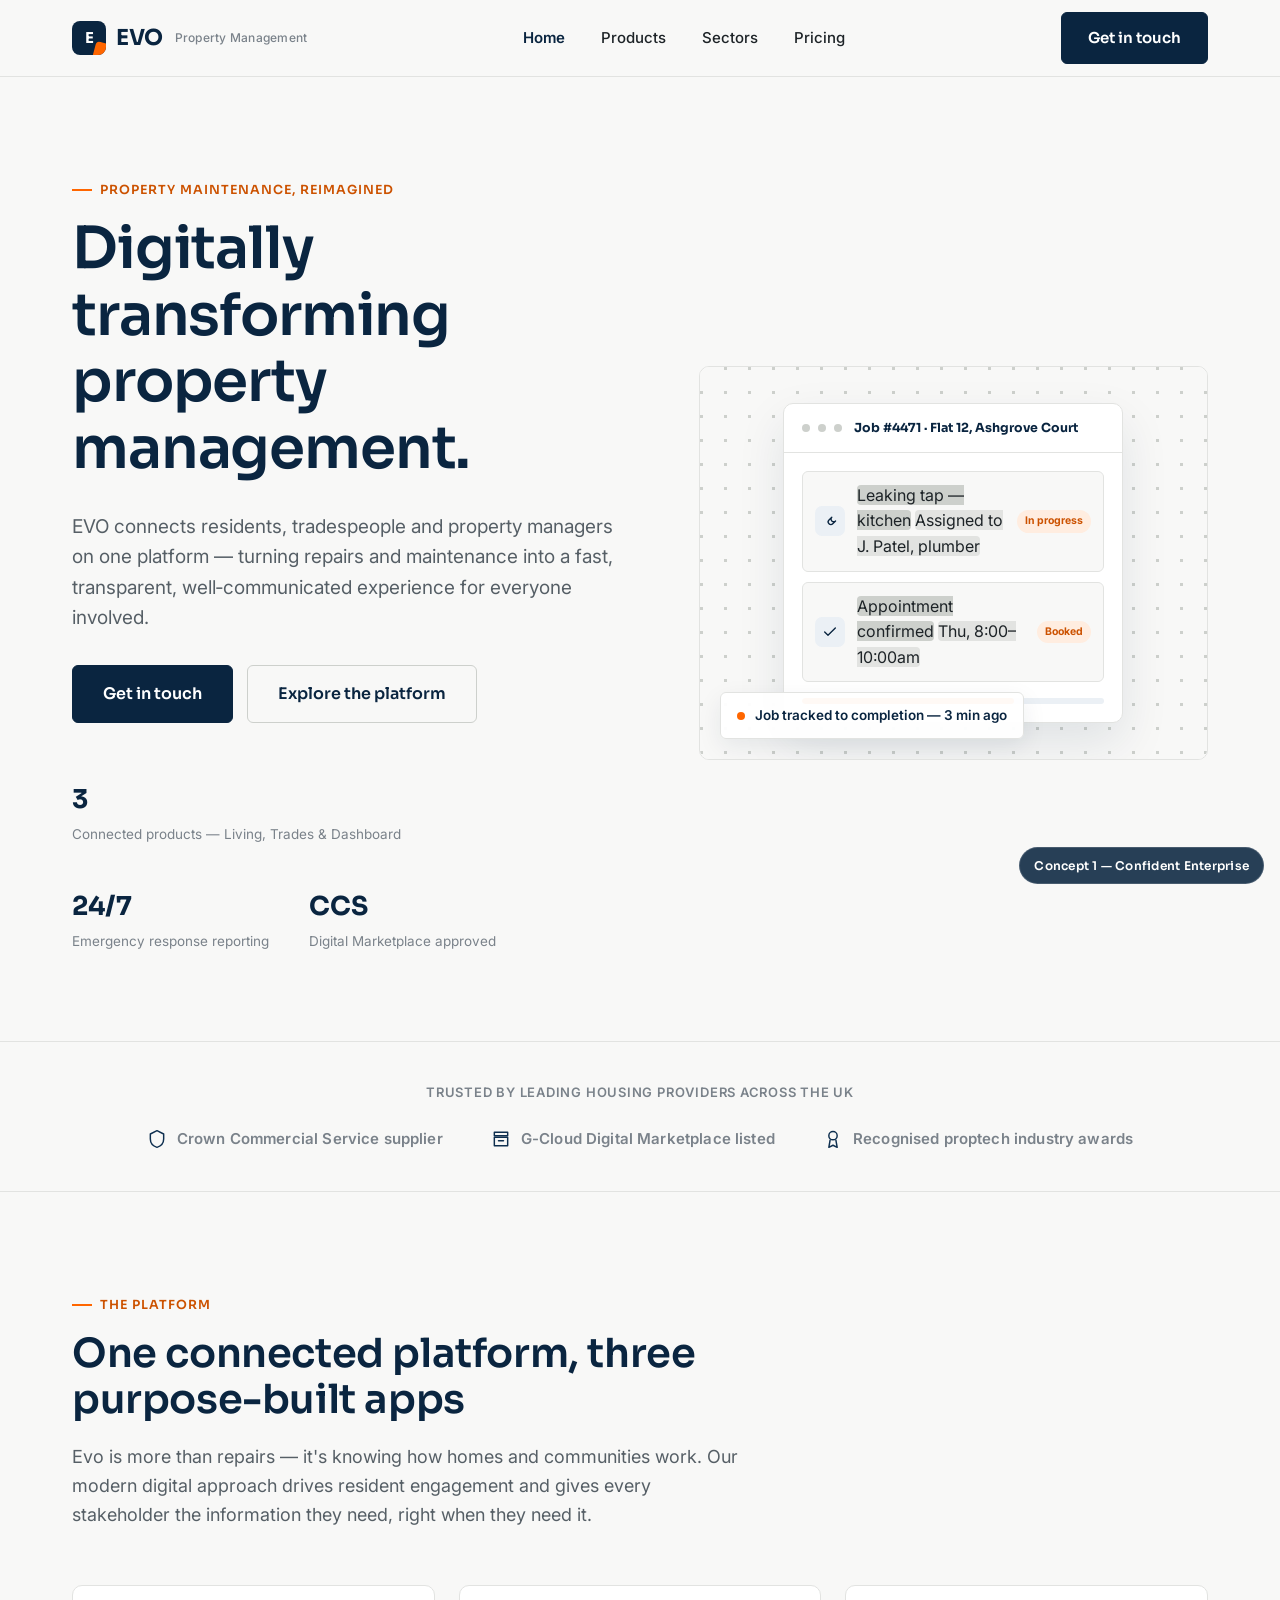
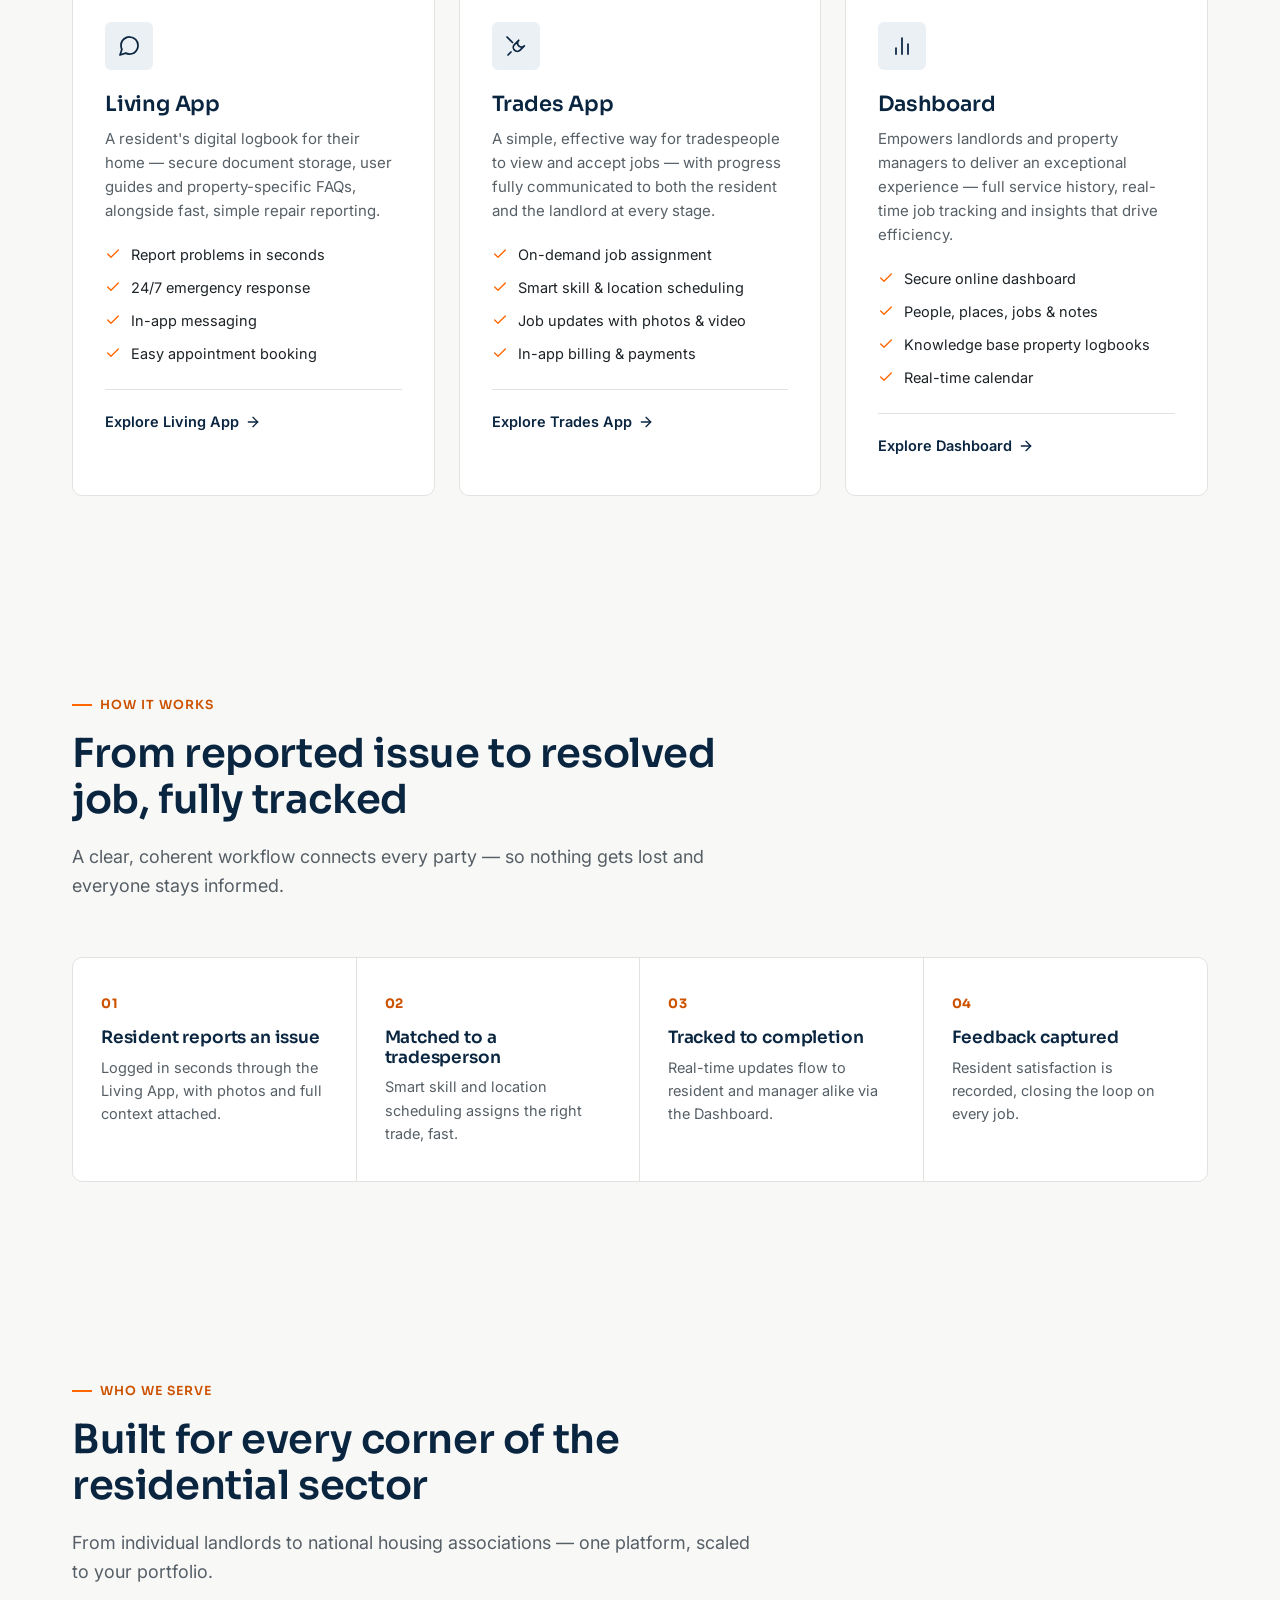
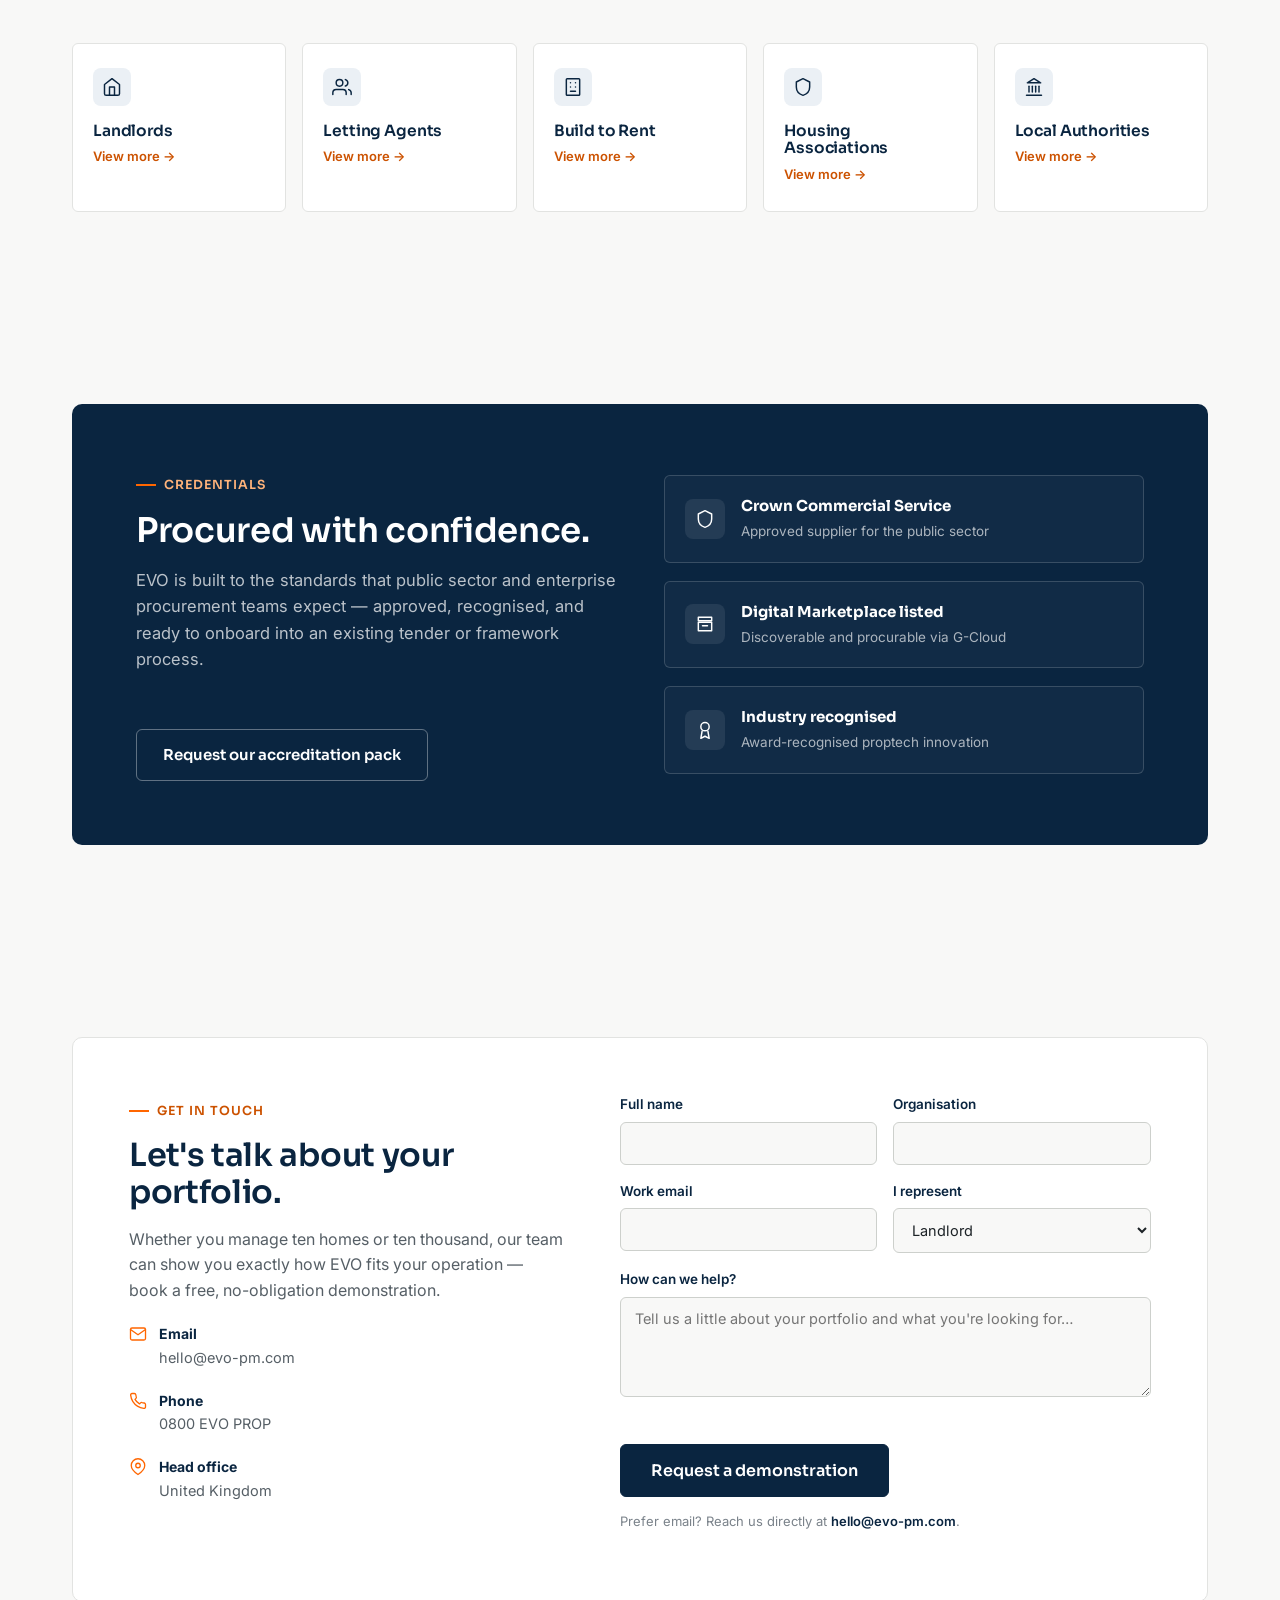
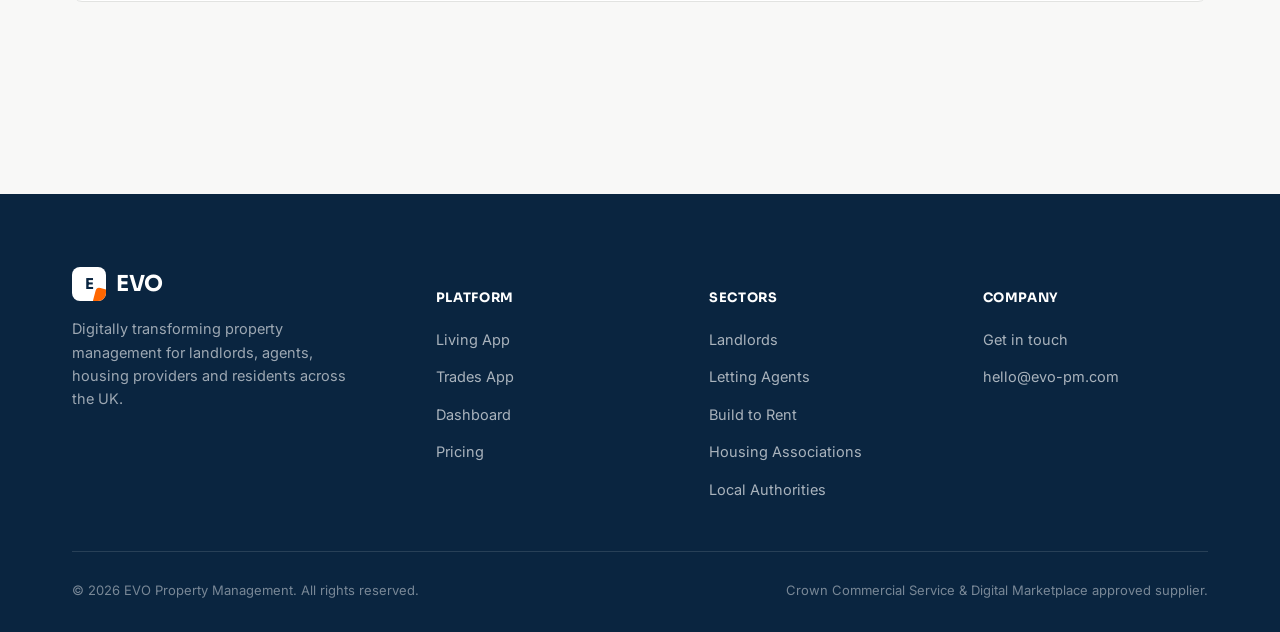
==== commit b11a7afa: "Update index.html" ====
--- a/index.html
+++ b/index.html
@@ -261,7 +261,7 @@
     <div class="container">
       <div class="trust-section">
         <div>
-          <span class="eyebrow" style="color:#8FD9CB;">Credentials</span>
+          <span class="eyebrow" style="color:#FFB37A;">Credentials</span>
           <h2>Procured with confidence.</h2>
           <p>EVO is built to the standards that public sector and enterprise procurement teams expect — approved, recognised, and ready to onboard into an existing tender or framework process.</p>
           <a href="index.html#contact" class="btn btn-ghost-light mt-lg">Request our accreditation pack</a>
--- a/styles.css
+++ b/styles.css
@@ -10,9 +10,9 @@
   --navy-800: #0E2F4F;
   --navy-700: #16406A;
   --navy-050: #EBF0F5;
-  --accent: #0E8272;         /* single confident accent — deep teal */
-  --accent-600: #0B6C5F;
-  --accent-050: #E7F3F1;
+  --accent: #FF6600;         /* single confident accent — brand orange */
+  --accent-600: #CC5200;
+  --accent-050: #FFEDE0;
   --bg: #F8F8F7;
   --surface: #FFFFFF;
   --ink: #1D2327;            /* charcoal body text, not pure black */
